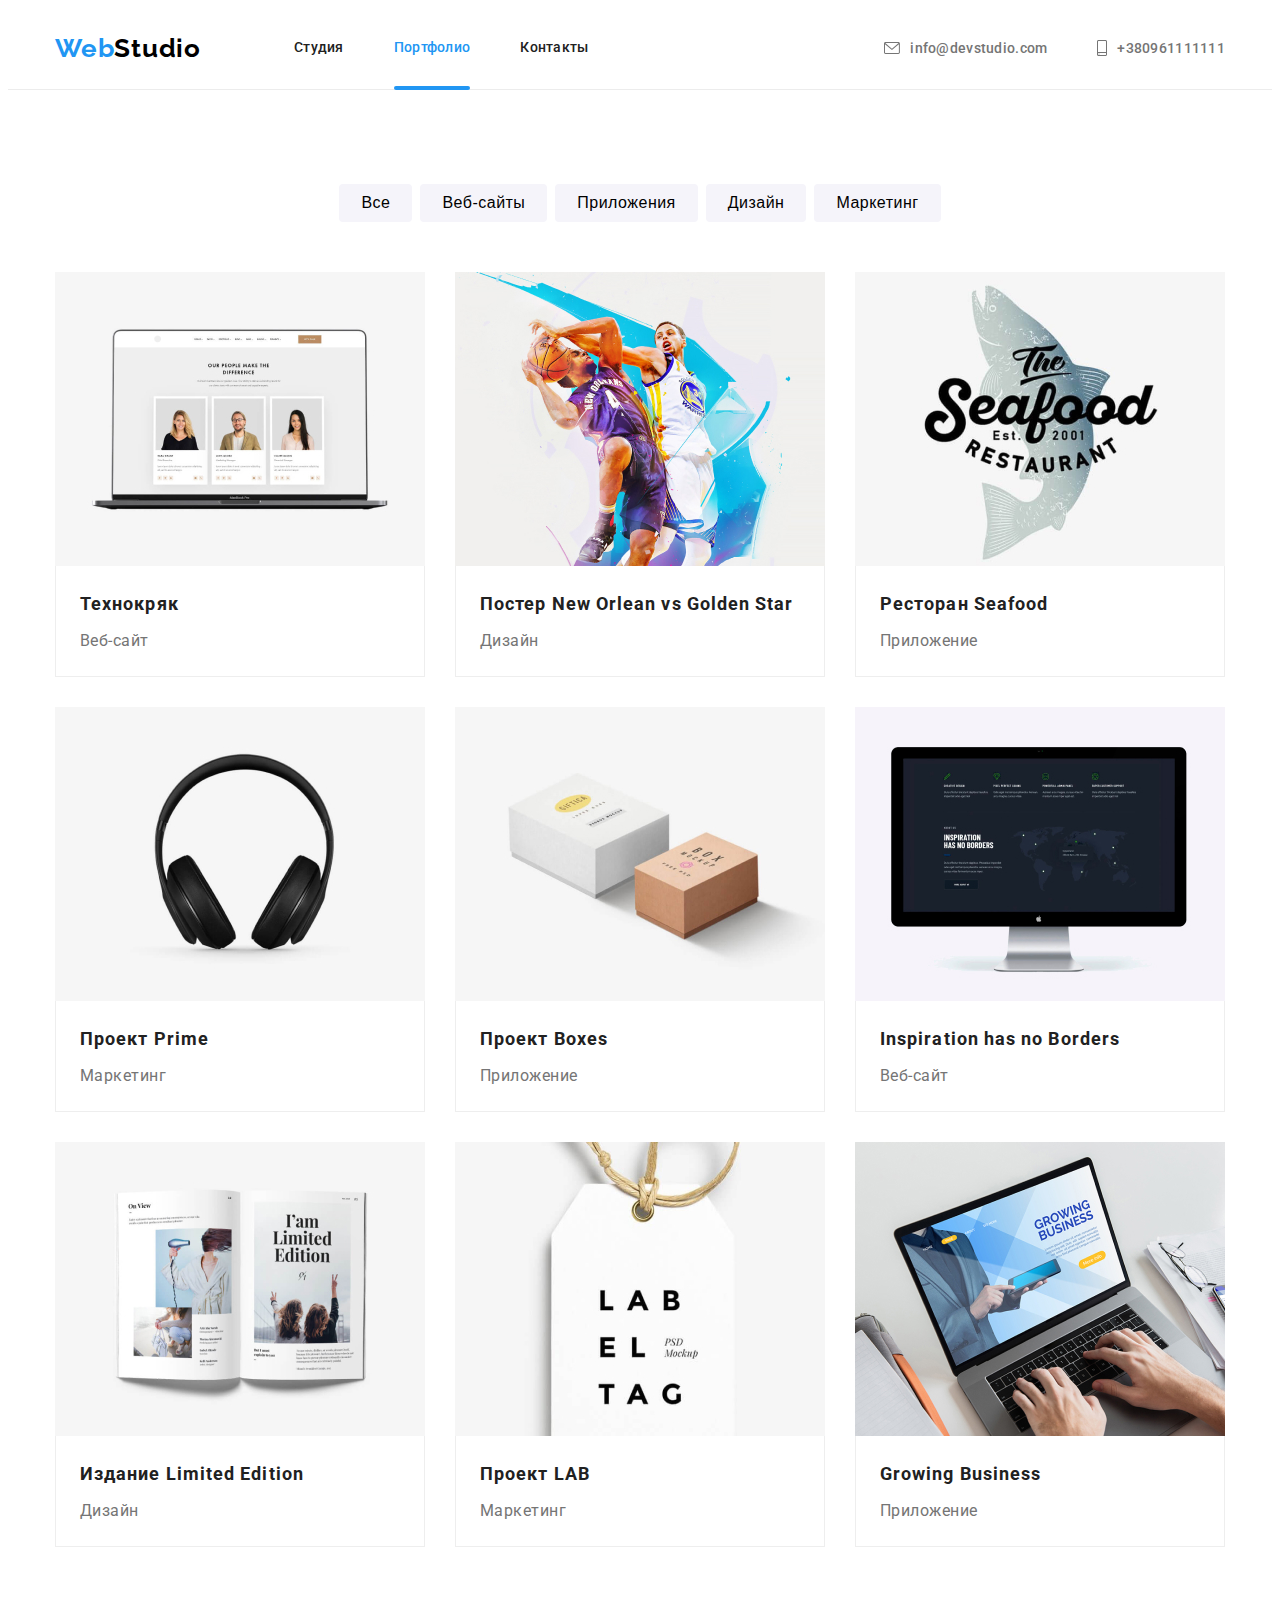
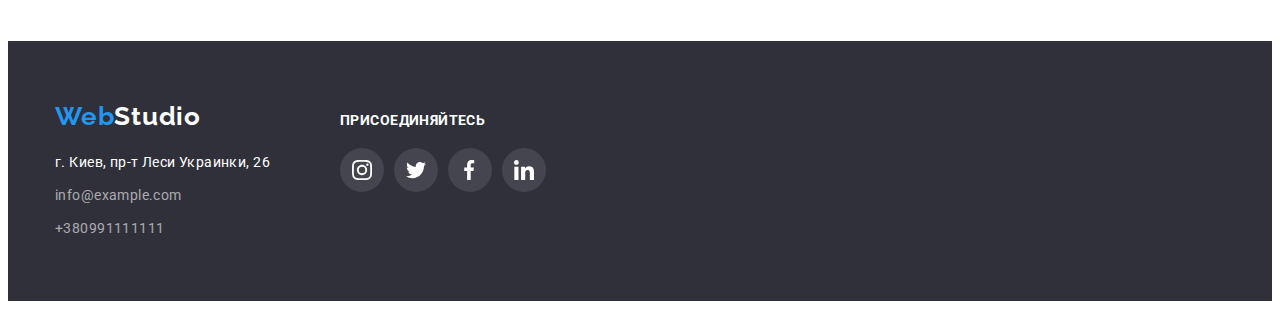
==== portfolio.html @ 155a5d5a "add form to modal" ====
<!DOCTYPE html>
<html lang="ru">
  <head>
    <meta charset="UTF-8" />
    <meta http-equiv="X-UA-Compatible" content="IE=edge" />
    <meta name="viewport" content="width=device-width, initial-scale=1.0" />
    <title>WebStudio</title>
    <link
      rel="stylesheet"
      href="https://cdnjs.cloudflare.com/ajax/libs/modern-normalize/1.1.0/modern-normalize.min.css"
      integrity="sha512-wpPYUAdjBVSE4KJnH1VR1HeZfpl1ub8YT/NKx4PuQ5NmX2tKuGu6U/JRp5y+Y8XG2tV+wKQpNHVUX03MfMFn9Q=="
      crossorigin="anonymous"
      referrerpolicy="no-referrer"
    />
    <link rel="preconnect" href="https://fonts.googleapis.com" />
    <link rel="preconnect" href="https://fonts.gstatic.com" crossorigin />
    <link
      href="https://fonts.googleapis.com/css2?family=Raleway:wght@700&family=Roboto:wght@400;500;700;900&display=swap"
      rel="stylesheet"
    />
    <link rel="stylesheet" href="./css/style.css" />
  </head>

  <body>
    <!-- Шапка -->
    <header class="header">
      <div class="conteiner main-nav">
        <a href="./index.html" class="logo link" lang="en"
          ><span class="logo-blue">Web</span>Studio</a
        >
        <nav>
          <ul class="site-nav list">
            <li class="items">
              <a href="./index.html" class="link">Студия</a>
            </li>
            <li class="items">
              <a href="./portfolio.html" class="link current">Портфолио</a>
            </li>
            <li class="items">
              <a href="" class="link">Контакты</a>
            </li>
          </ul>
        </nav>
        <ul class="auth list">
          <li class="items">
            <a class="contacts link" href="mailto:info@devstudio.com">
              <svg class="icon" width="16" height="12">
                <use href="./images/sprite.svg#email"></use>
              </svg>
              info@devstudio.com</a
            >
          </li>
          <li class="items">
            <a class="contacts link" href="tel:+380961111111">
              <svg class="icon" width="10" height="16">
                <use href="./images/sprite.svg#phone"></use>
              </svg>
              +380961111111</a
            >
          </li>
        </ul>
      </div>
    </header>

    <!-- Меню -->
    <main>
      <section class="section">
        <div class="conteiner">
          <ul class="list-btn">
            <li class="item">
              <button class="btn-portfolio" type="button">Все</button>
            </li>
            <li class="item">
              <button class="btn-portfolio" type="button">Веб-сайты</button>
            </li>
            <li class="item">
              <button class="btn-portfolio" type="button">Приложения</button>
            </li>
            <li class="item">
              <button class="btn-portfolio" type="button">Дизайн</button>
            </li>
            <li class="item">
              <button class="btn-portfolio" type="button">Маркетинг</button>
            </li>
          </ul>

          <!-- Наши проекты -->

          <h2 hidden>Our projects</h2>
          <ul class="list-projects">
            <li class="item">
              <div class="card-img">
                <img src="./images/technocrack.jpg" alt="Ноутбук" width="370" height="294"/>
                <div class="overlay">
                  <p class="overlay-text">Технокряк это современная площадка распространения коронавируса. Компании используют эту платформу для цифрового
                  шпионажа и атак на защищённые сервера конкурентов.</p>
                </div>
              </div>
              <div class="card-content">
                <h3 class="name-portfolio">Технокряк</h3>
                <p class="post-portfolio">Веб-сайт</p>
              </div>
            </li>
            <li class="item">
              <div class="card-img">
                <img src="./images/poster.jpg" alt="Баскетбол" width="370" height="294"/>
                <div class="overlay">
                  <p class="overlay-text">Технокряк это современная площадка распространения коронавируса. Компании используют эту
                    платформу для цифрового
                    шпионажа и атак на защищённые сервера конкурентов.</p>
                </div>
              </div> 
              <div class="card-content">
                <h3 class="name-portfolio">
                  Постер <span lang="en">New Orlean vs Golden Star</span>
                </h3>
                <p class="post-portfolio">Дизайн</p>
              </div>
            </li>
            <li class="item">
              <div class="card-img">
                <img src="./images/restaurant.jpg" alt="Рыба" width="370" height="294"/>
                <div class="overlay">
                  <p class="overlay-text">Технокряк это современная площадка распространения коронавируса. Компании используют эту
                    платформу для цифрового
                    шпионажа и атак на защищённые сервера конкурентов.</p>
                </div>
              </div>
              <div class="card-content">
                <h3 class="name-portfolio">Ресторан <span lang="en">Seafood</span></h3>
                <p class="post-portfolio">Приложение</p>
              </div>
            </li>
            <li class="item">
              <div class="card-img">
                <img src="./images/project-prime.jpg" alt="Наушники" width="370" height="294"/>
                <div class="overlay">
                  <p class="overlay-text">Технокряк это современная площадка распространения коронавируса. Компании используют эту
                    платформу для цифрового
                    шпионажа и атак на защищённые сервера конкурентов.</p>
                </div>
              </div>
              <div class="card-content">
                <h3 class="name-portfolio">Проект <span lang="en">Prime</span></h3>
                <p class="post-portfolio">Маркетинг</p>
              </div>
            </li>
            <li class="item">
              <div class="card-img">
                <img src="./images/project-boxes.jpg" alt="Коробки" width="370" height="294"/>
                <div class="overlay">
                  <p class="overlay-text">Технокряк это современная площадка распространения коронавируса. Компании используют эту
                    платформу для цифрового
                    шпионажа и атак на защищённые сервера конкурентов.</p>
                </div>
              </div>
              <div class="card-content">
                <h3 class="name-portfolio">Проект <span lang="en">Boxes</span></h3>
                <p class="post-portfolio">Приложение</p>
              </div>
            </li>
            <li class="item">
              <div class="card-img">
                <img src="./images/inspiration.jpg" alt="Монитор apple" width="370" height="294"/>
                <div class="overlay">
                  <p class="overlay-text">Технокряк это современная площадка распространения коронавируса. Компании используют эту
                    платформу для цифрового
                    шпионажа и атак на защищённые сервера конкурентов.</p>
                </div>
              </div>
              <div class="card-content">
                <h3 class="name-portfolio"><span lang="en">Inspiration has no Borders</span></h3>
                <p class="post-portfolio">Веб-сайт</p>
              </div>
            </li>
            <li class="item">
              <div class="card-img">
                <img src="./images/limited-edition.jpg" alt="Развернутая книга" width="370" height="294"/>
                <div class="overlay">
                  <p class="overlay-text">Технокряк это современная площадка распространения коронавируса. Компании используют эту
                    платформу для цифрового
                    шпионажа и атак на защищённые сервера конкурентов.</p>
                </div>
              </div>
              <div class="card-content">
                <h3 class="name-portfolio">Издание <span lang="en">Limited Edition</span></h3>
                <p class="post-portfolio">Дизайн</p>
              </div>
            </li>
            <li class="item">
              <div class="card-img">
                <img src="./images/project-lab.jpg" alt="Бирка" width="370" height="294"/>
                <div class="overlay">
                  <p class="overlay-text">Технокряк это современная площадка распространения коронавируса. Компании используют эту
                    платформу для цифрового
                    шпионажа и атак на защищённые сервера конкурентов.</p>
                </div>
              </div>
              <div class="card-content">
                <h3 class="name-portfolio">Проект <span lang="en">LAB</span></h3>
                <p class="post-portfolio">Маркетинг</p>
              </div>
            </li>
            <li class="item">
              <div class="card-img">
                <img src="./images/app-business.jpg" alt="Ноутбук" width="370" height="294"/>
                <div class="overlay">
                  <p class="overlay-text">Технокряк это современная площадка распространения коронавируса. Компании используют эту
                    платформу для цифрового
                    шпионажа и атак на защищённые сервера конкурентов.</p>
                </div>
              </div>
              <div class="card-content">
                <h3 class="name-portfolio"><span lang="en">Growing Business</span></h3>
                <p class="post-portfolio">Приложение</p>
              </div>
            </li>
          </ul>
        </div>
      </section>
    </main>

    <!-- Подвал -->
    <footer class="footer">
      <div class="conteiner">
        <div class="footer-case">
          <div class="footer-block">
            <div class="footer-logo">
              <a href="./index.html" class="logo link"
                ><span class="logo-blue link">Web</span>Studio</a
              >
            </div>
            <div class="address-block">
              <div class="contacts-address">
                <a class="address link" href="https://goo.gl/maps/oTp4s3FLAec8Ka2x9"
                  >г. Киев, пр-т Леси Украинки, 26</a
                >
              </div>
              <div class="contacts-email">
                <a class="contacts-footer link" href="mailto:info@example.com">info@example.com</a>
              </div>
              <div class="contacts-tel">
                <a class="contacts-footer link" href="tel:+380991111111">+380991111111</a>
              </div>
            </div>
          </div>
          <div class="social">
            <h2 class="social-title">Присоединяйтесь</h2>
            <ul class="social-list">
              <li class="social-item">
                <a class="social-link" href="">
                  <svg class="social-logo" width="20" height="20">
                    <use href="./images/sprite.svg#instagram"></use>
                  </svg>
                </a>
              </li>
              <li class="social-item">
                <a class="social-link" href="">
                  <svg class="social-logo" width="20" height="20">
                    <use href="./images/sprite.svg#twitter"></use>
                  </svg>
                </a>
              </li>
              <li class="social-item">
                <a class="social-link" href="">
                  <svg class="social-logo" width="20" height="20">
                    <use href="./images/sprite.svg#facebook"></use>
                  </svg>
                </a>
              </li>
              <li class="social-item">
                <a class="social-link" href="">
                  <svg class="social-logo" width="20" height="20">
                    <use href="./images/sprite.svg#linkedin"></use>
                  </svg>
                </a>
              </li>
            </ul>
          </div>
        </div>
      </div>
    </footer>
  </body>
</html>
---- css/style.css ----
:root {
  --primary-text-color: #212121;
  --secondary-text-color: #757575;
  --white-text-color: #ffffff;
  --white-text-color-60: rgba(255, 255, 255, 0.6);
  --black-text-color: #000000;
  --accent-color: #2196f3;
  --primary-bg-color: #ffffff;
  --btn-bg-color: #f5f4fa;
  --hero-bg-color: #2f303a;
  --card-bg-color: #ffffff;
  --icon-network-color: #afb1b8;
  --icon-network-bg-color: rgba(33, 150, 243, 1);
  --font-weight-400: 400;
  --font-weight-500: 500;
  --font-weight-700: 700;
  --font-weight-900: 900;
  --font-size-14: 14px;
  --font-size-16: 16px;
  --font-size-18: 18px;
  --font-size-26: 26px;
  --font-size-36: 36px;
  --font-size-44: 44px;
  --card-set-gap: 30px;
}
html {
  box-sizing: border-box;
}
*,
*::before,
*::after {
  box-sizing: inherit;
}

body {
  font-family: 'Roboto', sans-serif;
  background-color: var(--primary-bg-color);
  color: var(--primary-text-color);
}
.list {
  list-style: none;
  padding: 0;
  margin: 0;
}
.link {
  text-decoration: none;
}

img {
  display: block;
  max-width: 100%;
  height: auto;
}
/* Section */
.section {
  padding-top: 94px;
  padding-bottom: 94px;
}

.section-title {
  margin: 0;
  margin-bottom: 50px;
  font-weight: var(--font-weight-700);
  font-size: var(--font-size-36);
  line-height: 1.16;
  letter-spacing: 0.03em;
  color: var(--primary-text-color);
  text-align: center;
}
.conteiner {
  width: 1200px;
  margin-left: auto;
  margin-right: auto;
  padding-left: 15px;
  padding-right: 15px;
}
/* -----------------------------------Header-------------------------------- */

/* Main-nav */
.header {
  border-bottom: 1px solid #ececec;
}
.header .main-nav {
  display: flex;
  align-items: center;
}

/* Logo */

.logo {
  font-weight: var(--font-weight-700);
  font-size: var(--font-size-26);
  line-height: 1.19;
  letter-spacing: 0.03em;
  color: var(--black-text-color);
  font-family: 'Raleway', sans-serif;
  padding-top: 25px;
  padding-bottom: 25px;
}
.logo-blue {
  color: var(--accent-color);
}

/* Site nav */

.site-nav .items + .items {
  margin-left: 50px;
}
.site-nav {
  display: flex;
  margin-left: 93px;
}

.site-nav .link {
  display: block;
  font-weight: var(--font-weight-500);
  font-size: var(--font-size-14);
  line-height: 1.14;
  letter-spacing: 0.02em;
  color: var(--primary-text-color);
  padding-top: 32px;
  padding-bottom: 32px;

  transition: color 250ms cubic-bezier(0.4, 0, 0.2, 1);
}
.site-nav .link:hover,
.site-nav .link:focus {
  color: var(--accent-color);
}

.contacts {
  font-size: var(--font-size-14);
  font-weight: var(--font-weight-500);
  line-height: 1.15;
  letter-spacing: 0.02em;
  color: var(--secondary-text-color);
}

.site-nav .items {
  position: relative;
}

.site-nav .current {
  color: var(--accent-color);
}

.link.current::after {
  content: '';
  position: absolute;
  bottom: -1.5px;
  left: 0;
  display: block;
  width: 100%;
  height: 4px;
  border-radius: 2px;
  background-color: var(--accent-color);
}

/* Authorization navigation */
.auth {
  display: flex;
  font-weight: var(--font-weight-500);
  font-size: var(--font-size-14);
  line-height: 1.14;
  letter-spacing: 0.02em;
}
.auth.list .link {
  display: flex;
  align-items: center;

  transition: color 250ms cubic-bezier(0.4, 0, 0.2, 1);
}
.auth.list {
  margin: 0;
  margin-left: auto;
}
.auth.list .items + .items {
  margin-left: 50px;
}
.contacts.link:hover,
.contacts.link:focus {
  color: var(--accent-color);
}
.auth .contacts {
  padding-top: 32px;
  padding-bottom: 32px;
}
/*  Authorization navigation icon */
.icon {
  margin-right: 10px;
  fill: currentColor;
}

/* Hero */

.hero {
  margin: 0;
  margin-right: auto;
  margin-left: auto;
  padding-top: 200px;
  padding-bottom: 200px;
  max-width: 1600px;
  text-align: center;
  background-image: linear-gradient(to right, rgba(47, 48, 58, 0.4), rgba(47, 48, 58, 0.4)),
    url(../images/hero-img.jpg);
}
.hero-title {
  font-weight: var(--font-weight-900);
  font-size: var(--font-size-44);
  line-height: 1.36;
  letter-spacing: 0.06em;
  color: var(--white-text-color);
  text-transform: uppercase;
  width: 696px;
  margin: 0 auto;
  margin-bottom: 30px;
}

/* Button */
.btn {
  font-weight: var(--font-weight-700);
  font-size: var(--font-size-16);
  line-height: 1.87;
  letter-spacing: 0.06em;
  border: none;
  border-radius: 4px;
  background-color: var(--accent-color);
  color: var(--white-text-color);
  cursor: pointer;
  padding: 10px 32px;
  text-align: center;
}
/* Modal */
.backdrop {
  position: fixed;
  top: 0;
  left: 0;
  z-index: 1;
  width: 100%;
  height: 100%;
  background-color: rgba(0, 0, 0, 0.2);
}

.backdrop.is-hidden {
  opacity: 0;
  pointer-events: none;
  visibility: hidden;
}

.modal {
  position: absolute;
  top: 50%;
  left: 50%;
  transform: translate(-50%, -50%);
  min-width: 528px;
  min-height: 581px;
  background-color: #ffffff;
  box-shadow: 0px 1px 3px rgba(0, 0, 0, 0.12), 0px 1px 1px rgba(0, 0, 0, 0.14),
    0px 2px 1px rgba(0, 0, 0, 0.2);
  border-radius: 4px;
}

.close-btn {
  position: absolute;
  top: 8px;
  right: 8px;
  display: flex;
  align-items: center;
  justify-content: center;
  margin: 0;
  padding: 0;
  width: 30px;
  height: 30px;
  border: 1px solid rgba(0, 0, 0, 0.1);
  border-radius: 50%;
  cursor: pointer;
}

/* Modal Form */

.form {
  padding: 40px;
}
.form-fild {
  display: flex;
  flex-direction: column;
}

.form-fild textarea,
.form-fild input {
  border: 1px solid rgba(33, 33, 33, 0.2);
  box-sizing: border-box;
  border-radius: 4px;
}

.form-fild label {
  font-style: normal;
  font-weight: normal;
  font-size: 12px;
  line-height: 1.16;
  letter-spacing: 0.01em;
  margin-bottom: 4px;
  color: var(--secondary-text-color);
}

.form-fild input {
  margin-bottom: 10px;
}

.form-fild textarea {
  resize: none;
  height: 120px;
  padding: 12px 16px;
  margin-bottom: 20px;
}

.form-fild textarea::placeholder {
  font-style: normal;
  font-weight: normal;
  font-size: 12px;
  line-height: 1.16;
  letter-spacing: 0.01em;
  color: rgba(117, 117, 117, 0.5);
}

.form-fild-titel {
  font-style: normal;
  font-weight: bold;
  font-size: 20px;
  line-height: 1.15;
  text-align: center;
  letter-spacing: 0.03em;
  margin-bottom: 12px;
  color: var(--primary-text-color);
}

.form-fild .agreement {
  display: flex;
  justify-content: center;
  font-style: normal;
  font-weight: normal;
  font-size: 14px;
  line-height: 1.17;
  letter-spacing: 0.03em;
  margin-bottom: 20px;
}
.agreement label {
  margin-left: 8px;
}
.agreement a {
  color: var(--accent-color);
}

.form-btn {
  width: 200px;
  height: 50px;
  padding: 10px 55px;
  background-color: var(--accent-color);
  box-shadow: 0px 4px 4px rgba(0, 0, 0, 0.15);
  border: none;
  border-radius: 4px;
  color: var(--white-text-color);
  font-style: normal;
  font-weight: bold;
  font-size: 16px;
  line-height: 1.87;
  letter-spacing: 0.06em;
  cursor: pointer;
}
.qwer {
  display: flex;
  justify-content: center;
}
/* --------------------- Peculiarities ------------------- */
.peculiarities {
  padding-top: 94px;
}

.peculiarities-list {
  display: flex;
  flex-wrap: wrap;
  margin-left: calc(-1 * var(--card-set-gap));
}

.peculiarities-list .item {
  flex-basis: calc(100% / 4 - var(--card-set-gap));
  margin-left: var(--card-set-gap);
}
.peculiarities-list .title {
  margin: 0;
  text-transform: uppercase;
  margin-bottom: 10px;
}
.peculiarities .title {
  font-weight: var(--font-weight-700);
  font-size: var(--font-size-14);
  line-height: 1.15;
  letter-spacing: 0.03em;
  color: var(--primary-text-color);
}

.peculiarities .description {
  margin: 0;
  font-size: var(--font-size-14);
  line-height: 1.71;
  letter-spacing: 0.03em;
  color: var(--secondary-text-color);
}
/* Peculiarities icon */

.icon-conteiner {
  width: 270px;
  height: 120px;
  margin-bottom: 30px;
  border-radius: 4px;
  background-color: var(--btn-bg-color);
  display: flex;
  justify-content: center;
  align-items: center;

  transition: box-shadow 250ms cubic-bezier(0.4, 0, 0.2, 1);
}

.icon-conteiner:hover,
.icon-conteiner:focus {
  box-shadow: 0px 4px 4px rgba(0, 0, 0, 0.25);
}

/*------------------- What are we doing -------------------*/
.employment-list {
  display: flex;
  flex-wrap: wrap;
  margin-right: calc(-1 * var(--card-set-gap));
}

.employment-list .item {
  flex-basis: calc(100% / 3 - var(--card-set-gap));
  margin-right: var(--card-set-gap);
}

.employment-list-img {
  position: relative;
}

.img-bg {
  position: absolute;
  left: 0;
  bottom: 0;
  width: 100%;
  background-color: rgba(47, 48, 58, 0.8);
}

.img-bg-text {
  text-transform: uppercase;
  margin: 0;
  padding-top: 27px;
  padding-bottom: 27px;
  text-align: center;
  font-weight: var(--font-weight-700);
  font-style: normal;
  font-size: var(--font-size-14);
  line-height: 1.17;
  letter-spacing: 0.03em;
  color: var(--white-text-color);
}

/* -------------------------- Team ----------------------- */

.team-list {
  display: flex;
  flex-wrap: wrap;
  margin-right: calc(-1 * var(--card-set-gap));
}

.team-list .item {
  flex-basis: calc(100% / 4 - var(--card-set-gap));
  margin-right: var(--card-set-gap);
  background-color: var(--card-bg-color);
  box-shadow: 0px 1px 3px rgba(0, 0, 0, 0.12), 0px 1px 1px rgba(0, 0, 0, 0.14),
    0px 2px 1px rgba(0, 0, 0, 0.2);
  border-radius: 0px 0px 4px 4px;
}

.name {
  margin: 0;
  margin-bottom: 10px;
  font-weight: var(--font-weight-500);
  font-size: var(--font-size-16);
  line-height: 1.18;
  letter-spacing: 0.03em;
  color: var(--primary-text-color);
  text-align: center;
}

.post {
  margin: 0;

  font-size: var(--font-size-16);
  line-height: 1.18;
  letter-spacing: 0.03em;
  color: var(--secondary-text-color);
  text-align: center;
}

.card-text {
  padding-top: 30px;
  padding-bottom: 16px;
}
.team-list .post + .post {
  margin-bottom: 30px;
}
.section.bgc {
  background-color: var(--btn-bg-color);
}
.network {
  display: flex;
  justify-content: center;
  margin-bottom: 30px;
}
.network-list {
  display: flex;
  padding: 0;
  margin: 0;
  list-style: none;
}

.network-item + .network-item {
  margin-left: 10px;
}

.network-link {
  display: flex;
  justify-content: center;
  align-items: center;
  width: 44px;
  height: 44px;
  fill: var(--icon-network-color);
  border-radius: 50%;

  transition: background-color 250ms cubic-bezier(0.4, 0, 0.2, 1),
    fill 250ms cubic-bezier(0.4, 0, 0.2, 1);
}

.network-link:hover,
.network-link:focus {
  fill: #fff;
}

.network-link:hover,
.network-link:focus {
  background-color: var(--accent-color);
}

/*--------------------- Clients ------------------------------*/

.client-list {
  display: flex;
  justify-content: center;
}
.client-link {
  display: flex;
  justify-content: center;
  align-items: center;
  width: 170px;
  height: 92px;
  color: var(--icon-network-color);
  border: 1px solid var(--icon-network-color);
  border-radius: 4px;

  transition: color 250ms cubic-bezier(0.4, 0, 0.2, 1),
    border-color 250ms cubic-bezier(0.4, 0, 0.2, 1);
}
.client-item:not(:last-child) {
  margin-right: 30px;
}
.client-link:hover,
.client-link:focus {
  color: var(--accent-color);
  border-color: var(--accent-color);
}

.client-icon {
  fill: currentColor;
}
/* --------------------- Footer -----------------------------*/

.footer {
  background-color: var(--hero-bg-color);
}
.footer-block {
  padding: 60px 0 60px 0;
}

.address-block .address {
  color: var(--white-text-color);

  transition: color 250ms cubic-bezier(0.4, 0, 0.2, 1);
}
.address-block {
  font-style: normal;
  font-weight: var(--font-weight-400);
  font-size: var(--font-size-14);
  line-height: 1.71;
  letter-spacing: 0.03em;
}
.address-block:not(:last-child) {
  margin-top: 9px;
}
.address-block .contacts-footer {
  color: var(--white-text-color-60);

  transition: color 250ms cubic-bezier(0.4, 0, 0.2, 1);
}
.address:hover,
.address:focus {
  color: var(--accent-color);
}

.contacts-footer:hover,
.contacts-footer:focus {
  color: var(--accent-color);
}
.footer .logo.link {
  color: var(--white-text-color);
}
.footer-logo {
  margin-bottom: 20px;
}
.contacts-address,
.contacts-email {
  margin-bottom: 9px;
}

.social-title {
  font-weight: var(--font-weight-700);
  font-style: normal;
  line-height: 1.14;
  font-size: var(--font-size-14);
  letter-spacing: 0.03em;
  text-transform: uppercase;
  color: var(--white-text-color);
  margin: 0;
  margin-bottom: 20px;
}

.footer-case {
  display: flex;
}
.social {
  padding: 72px 0 100px 0;
  margin-left: 70px;
}

.social-list {
  list-style: none;
  display: flex;
  margin: 0;
  padding: 0;
}

.social-link {
  display: flex;
  justify-content: center;
  align-items: center;
  width: 44px;
  height: 44px;
  border-radius: 50%;
  background-color: rgba(255, 255, 255, 0.1);

  transition: background-color 250ms cubic-bezier(0.4, 0, 0.2, 1);
}

.social-item + .social-item {
  margin-left: 10px;
}

.social-logo {
  fill: var(--white-text-color);
}

.social-link:hover,
.social-link:focus {
  background-color: var(--accent-color);
}

/* ----------------------------Portfolio------------------------- */

/* Button portfolio */

.list-btn {
  display: flex;
  justify-content: center;
  list-style: none;
  padding: 0;
  margin: 0;
  margin-bottom: 50px;
}

.list-btn .item + .item {
  margin-left: 8px;
}
.btn-portfolio {
  padding: 6px 22px;
  font-weight: var(--font-weight-500);
  font-size: var(--font-size-16);
  line-height: 1.62;
  letter-spacing: 0.03em;
  border: none;
  border-radius: 4px;
  cursor: pointer;
  background: var(--btn-bg-color);

  transition: background-color 250ms cubic-bezier(0.4, 0, 0.2, 1),
    color 250ms cubic-bezier(0.4, 0, 0.2, 1), box-shadow 250ms cubic-bezier(0.4, 0, 0.2, 1);
}

.btn-portfolio:hover,
.btn-portfolio:focus {
  background-color: var(--accent-color);
  color: var(--white-text-color);
  box-shadow: 0px 3px 1px rgba(0, 0, 0, 0.1), 0px 1px 2px rgba(0, 0, 0, 0.08),
    0px 2px 2px rgba(0, 0, 0, 0.12);
}

/* Our projects*/

.list-projects {
  display: flex;
  margin: 0;
  padding: 0;
  flex-wrap: wrap;
  margin-right: calc(-1 * var(--card-set-gap));
  margin-bottom: calc(-1 * var(--card-set-gap));
  list-style: none;
}

.list-projects .item {
  flex-basis: calc(100% / 3 - var(--card-set-gap));
  margin-right: var(--card-set-gap);
  margin-bottom: var(--card-set-gap);

  transition: box-shadow 250ms cubic-bezier(0.4, 0, 0.2, 1);
}

.list-projects .item:hover,
.list-projects .item:focus {
  box-shadow: 0px 1px 1px rgba(0, 0, 0, 0.12), 0px 4px 4px rgba(0, 0, 0, 0.06),
    1px 4px 6px rgba(0, 0, 0, 0.16);
}

.card-img {
  position: relative;
  overflow: hidden;
}

.overlay {
  position: absolute;
  bottom: 0;
  left: 0;

  width: 100%;
  height: 100%;
  background-color: rgba(33, 150, 243, 0.9);

  transform: translateY(100%);
  transition: transform 250ms cubic-bezier(0.4, 0, 0.2, 1);
}

.list-projects .item:hover .overlay,
.list-projects .item:focus .overlay {
  transform: translateY(0);
}

.overlay-text {
  margin: 0;
  padding: 63px 24px 63px 24px;
  font-style: normal;
  font-weight: normal;
  font-size: 18px;
  line-height: 1.56;
  letter-spacing: 0.03em;
  color: #ffffff;
}

.name-portfolio {
  margin: 0;
  margin-bottom: 4px;
  font-weight: var(--font-weight-700);
  font-size: var(--font-size-18);
  line-height: 2;
  letter-spacing: 0.06em;
  color: var(--primary-text-color);
}
.post-portfolio {
  margin: 0;
  font-weight: var(--font-weight-400);
  font-size: var(--font-size-16);
  line-height: 1.87;
  letter-spacing: 0.03em;
  color: var(--secondary-text-color);
}

/* Card */

.card-content {
  padding: 20px 24px;
  border-left: 1px solid #eeeeee;
  border-bottom: 1px solid #eeeeee;
  border-right: 1px solid #eeeeee;
}
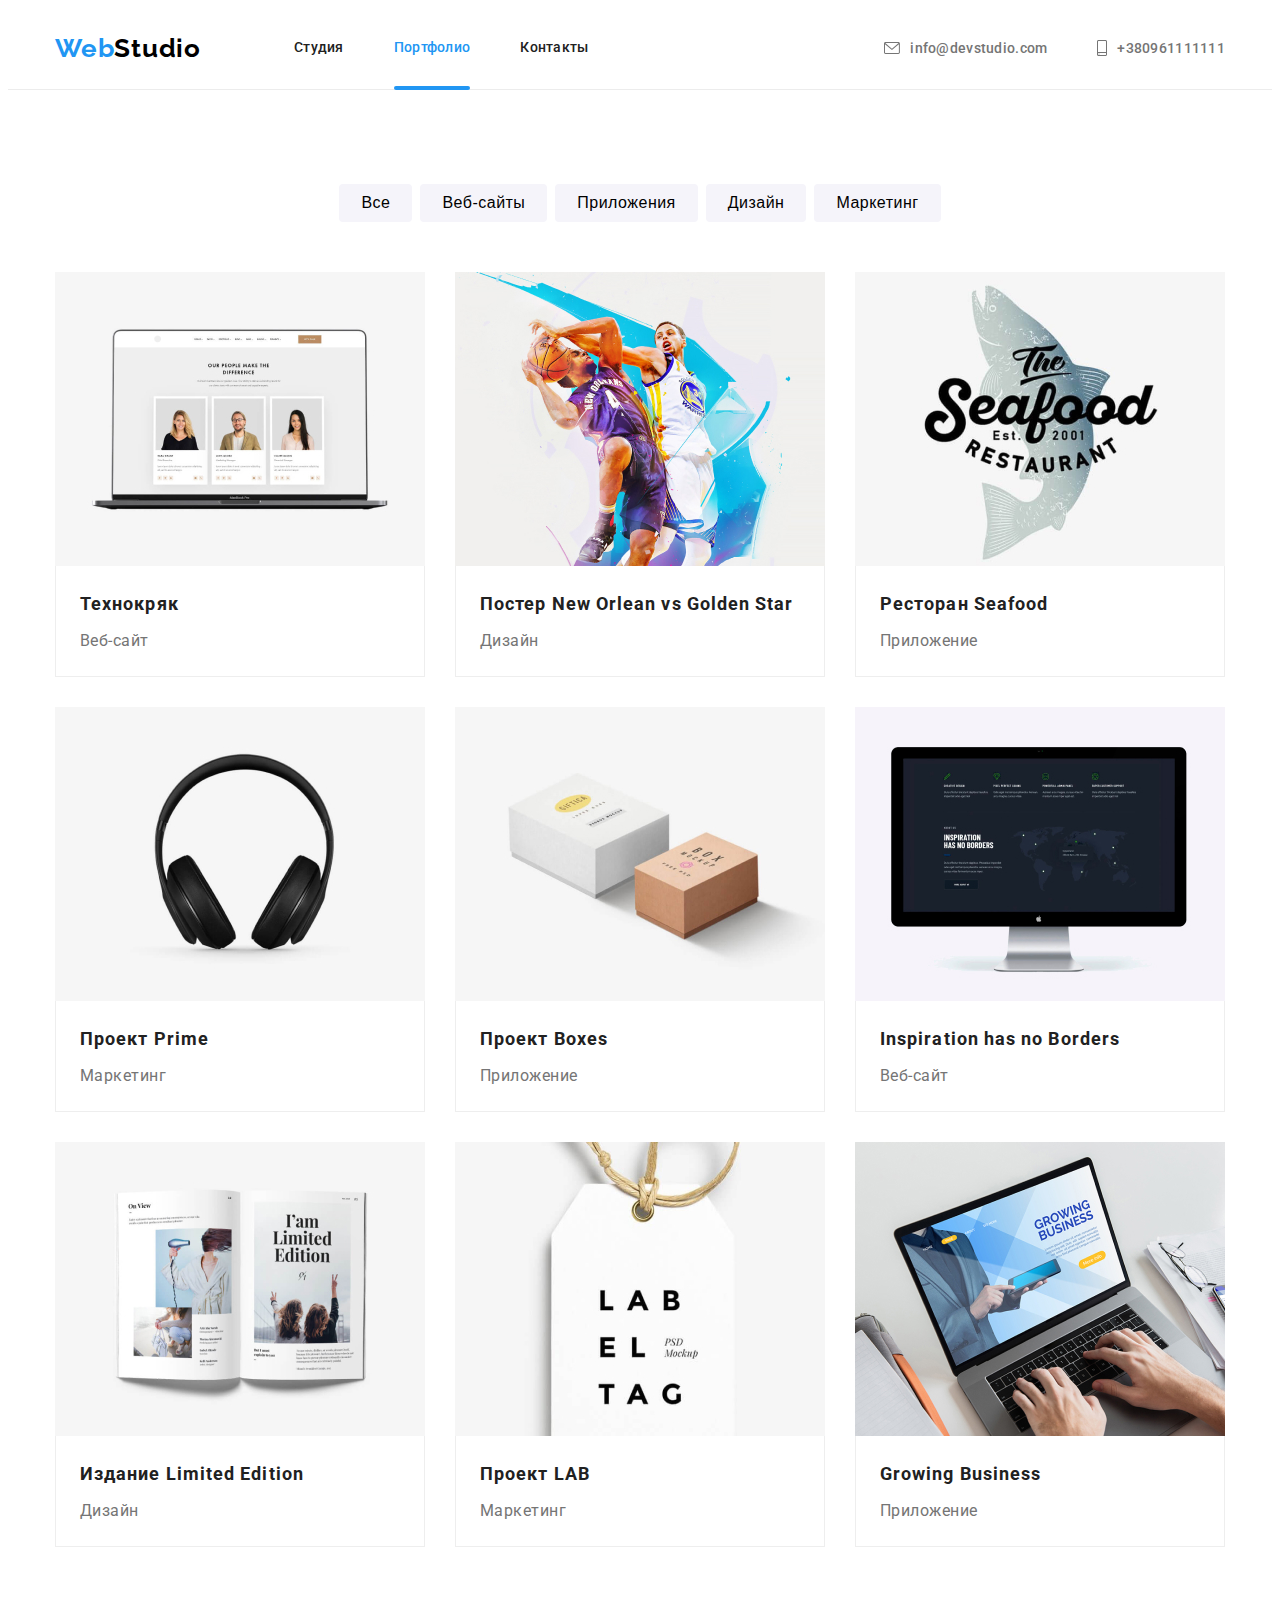
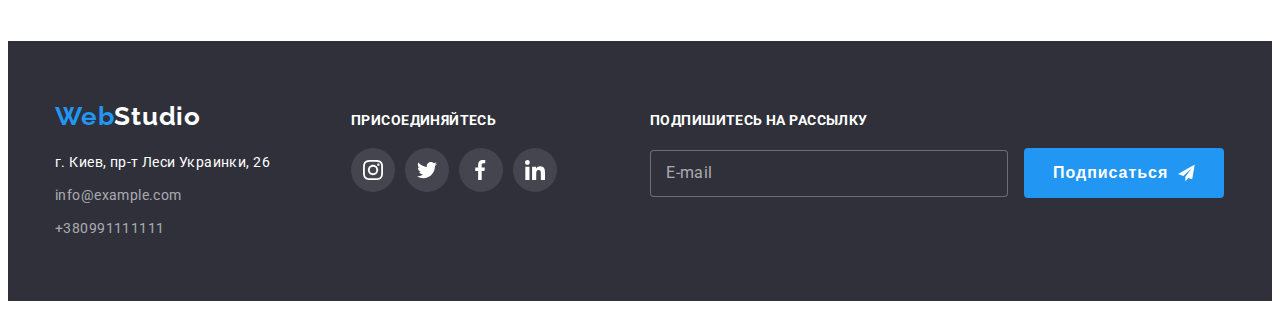
==== commit 0e031350: "complete homework 6" ====
--- a/portfolio.html
+++ b/portfolio.html
@@ -277,6 +277,19 @@
               </li>
             </ul>
           </div>
+          <form class="subscribe">
+            <h2 class="social-title">Подпишитесь на рассылку</h2>
+            <label class="subscribe-block">
+              <input class="subscribe-input" type="email" name="email" placeholder=" ">
+              <span class="subscribe-lable">E-mail</span>
+            </label>
+            <button class="subscribe-btn">Подписаться
+              <svg class="subcribe-logo" width="24" height="24">
+                <use href="./images/sprite.svg#icon-send"></use>
+              </svg>
+            </button>
+          </form>
+          </div>
         </div>
       </div>
     </footer>
--- a/css/style.css
+++ b/css/style.css
@@ -253,7 +253,6 @@
   left: 50%;
   transform: translate(-50%, -50%);
   min-width: 528px;
-  min-height: 581px;
   background-color: #ffffff;
   box-shadow: 0px 1px 3px rgba(0, 0, 0, 0.12), 0px 1px 1px rgba(0, 0, 0, 0.14),
     0px 2px 1px rgba(0, 0, 0, 0.2);
@@ -274,6 +273,13 @@
   border: 1px solid rgba(0, 0, 0, 0.1);
   border-radius: 50%;
   cursor: pointer;
+
+  transition: fill 250ms cubic-bezier(0.4, 0, 0.2, 1);
+}
+
+.close-btn:hover,
+.close-btn:focus {
+  fill: var(--accent-color);
 }
 
 /* Modal Form */
@@ -281,40 +287,81 @@
 .form {
   padding: 40px;
 }
+
+.form-fild-titel {
+  text-align: center;
+  font-style: normal;
+  font-weight: bold;
+  font-size: 20px;
+  line-height: 1.15;
+  letter-spacing: 0.03em;
+  margin-bottom: 12px;
+}
+
 .form-fild {
   display: flex;
   flex-direction: column;
 }
 
-.form-fild textarea,
-.form-fild input {
-  border: 1px solid rgba(33, 33, 33, 0.2);
-  box-sizing: border-box;
-  border-radius: 4px;
-}
-
-.form-fild label {
+.form-lable {
   font-style: normal;
   font-weight: normal;
   font-size: 12px;
   line-height: 1.16;
   letter-spacing: 0.01em;
+  color: var(--secondary-text-color);
   margin-bottom: 4px;
-  color: var(--secondary-text-color);
-}
-
-.form-fild input {
+}
+
+.form-container {
+  position: relative;
+  display: block;
+  width: 100%;
   margin-bottom: 10px;
 }
 
-.form-fild textarea {
+.form-input {
+  display: block;
+  width: 100%;
+  padding: 11px 12px 11px 42px;
+  border: 1px solid rgba(33, 33, 33, 0.2);
+  box-sizing: border-box;
+  border-radius: 4px;
+  transition: border-color 250ms cubic-bezier(0.4, 0, 0.2, 1);
+}
+
+.form-input:focus {
+  outline: none;
+  border-color: var(--accent-color);
+}
+
+.form-icon {
+  position: absolute;
+  top: 50%;
+  left: 12px;
+
+  transform: translateY(-50%);
+
+  fill: var(--primary-text-color);
+  transition: fill 250ms cubic-bezier(0.4, 0, 0.2, 1);
+}
+
+.form-input:focus + .form-icon {
+  fill: var(--accent-color);
+}
+
+.form-textarea {
+  border: 1px solid rgba(33, 33, 33, 0.2);
+  box-sizing: border-box;
+  border-radius: 4px;
   resize: none;
+  width: 448px;
   height: 120px;
+  margin-bottom: 20px;
   padding: 12px 16px;
-  margin-bottom: 20px;
-}
-
-.form-fild textarea::placeholder {
+}
+
+.form-textarea::placeholder {
   font-style: normal;
   font-weight: normal;
   font-size: 12px;
@@ -323,54 +370,72 @@
   color: rgba(117, 117, 117, 0.5);
 }
 
-.form-fild-titel {
-  font-style: normal;
-  font-weight: bold;
-  font-size: 20px;
-  line-height: 1.15;
-  text-align: center;
-  letter-spacing: 0.03em;
-  margin-bottom: 12px;
-  color: var(--primary-text-color);
-}
-
-.form-fild .agreement {
+.form-checkbox {
   display: flex;
   justify-content: center;
+  align-items: center;
+  margin-bottom: 30px;
+}
+
+.checkbox-icon {
+  display: block;
+  width: 16px;
+  height: 15px;
+  border: 2px solid var(--primary-text-color);
+  border-radius: 4px;
+}
+
+.checkbox-input:checked + .checkbox-icon {
+  border-color: var(--accent-color);
+  background-color: var(--accent-color);
+  background-image: url(../images/checked.svg);
+  background-size: contain;
+  background-repeat: no-repeat;
+  background-position: bottom;
+  background-origin: content-box;
+}
+
+.checkbox-input {
+  -webkit-appearance: none;
+  -moz-appearance: none;
+  appearance: none;
+  position: absolute;
+}
+
+.checkbox-lable {
   font-style: normal;
   font-weight: normal;
   font-size: 14px;
   line-height: 1.17;
   letter-spacing: 0.03em;
-  margin-bottom: 20px;
-}
-.agreement label {
+  color: var(--secondary-text-color);
   margin-left: 8px;
 }
-.agreement a {
+
+.checkbox-lable a {
   color: var(--accent-color);
 }
 
+.form-button {
+  display: flex;
+  justify-content: center;
+}
+
 .form-btn {
-  width: 200px;
-  height: 50px;
-  padding: 10px 55px;
-  background-color: var(--accent-color);
-  box-shadow: 0px 4px 4px rgba(0, 0, 0, 0.15);
-  border: none;
-  border-radius: 4px;
-  color: var(--white-text-color);
-  font-style: normal;
-  font-weight: bold;
-  font-size: 16px;
+  font-weight: var(--font-weight-700);
+  font-size: var(--font-size-16);
   line-height: 1.87;
   letter-spacing: 0.06em;
+  border: none;
+  border-radius: 4px;
+  background-color: var(--accent-color);
+  color: var(--white-text-color);
   cursor: pointer;
-}
-.qwer {
-  display: flex;
-  justify-content: center;
-}
+  padding: 10px 55px;
+  text-align: center;
+  box-shadow: 0px 4px 4px rgba(0, 0, 0, 0.15);
+}
+
 /* --------------------- Peculiarities ------------------- */
 .peculiarities {
   padding-top: 94px;
@@ -629,6 +694,7 @@
 .contacts-address,
 .contacts-email {
   margin-bottom: 9px;
+  padding-right: 11px;
 }
 
 .social-title {
@@ -683,6 +749,67 @@
   background-color: var(--accent-color);
 }
 
+.subscribe {
+  padding-top: 72px;
+  padding-bottom: 94px;
+  margin-left: 93px;
+}
+
+.subscribe-block {
+  position: relative;
+}
+
+.subscribe-lable {
+  position: absolute;
+  top: 0;
+  left: 16px;
+  font-style: normal;
+  font-weight: normal;
+  font-size: 16px;
+  line-height: 1.25;
+  letter-spacing: 0.03em;
+  color: rgba(255, 255, 255, 0.6);
+  opacity: 1;
+
+  transition: opacity 250ms cubic-bezier(0.4, 0, 0.2, 1);
+}
+
+.subscribe-input:focus + .subscribe-lable,
+.subscribe-input:not(:placeholder-shown) + .subscribe-lable {
+  opacity: 0;
+}
+
+.subscribe-input {
+  padding: 15px 16px;
+  width: 358px;
+  border: 1px solid rgba(255, 255, 255, 0.3);
+  box-sizing: border-box;
+  border-radius: 4px;
+  background-color: var(--hero-bg-color);
+  color: rgba(255, 255, 255, 0.6);
+}
+
+.subscribe-btn {
+  display: inline-flex;
+  align-items: center;
+  width: 200px;
+  font-weight: var(--font-weight-700);
+  font-size: var(--font-size-16);
+  line-height: 1.87;
+  letter-spacing: 0.06em;
+  border: none;
+  border-radius: 4px;
+  background-color: var(--accent-color);
+  color: var(--white-text-color);
+  cursor: pointer;
+  padding: 10px 29px;
+  margin-left: 12px;
+}
+
+.subcribe-logo {
+  margin-left: 10px;
+}
+
 /* ----------------------------Portfolio------------------------- */
 
 /* Button portfolio */
